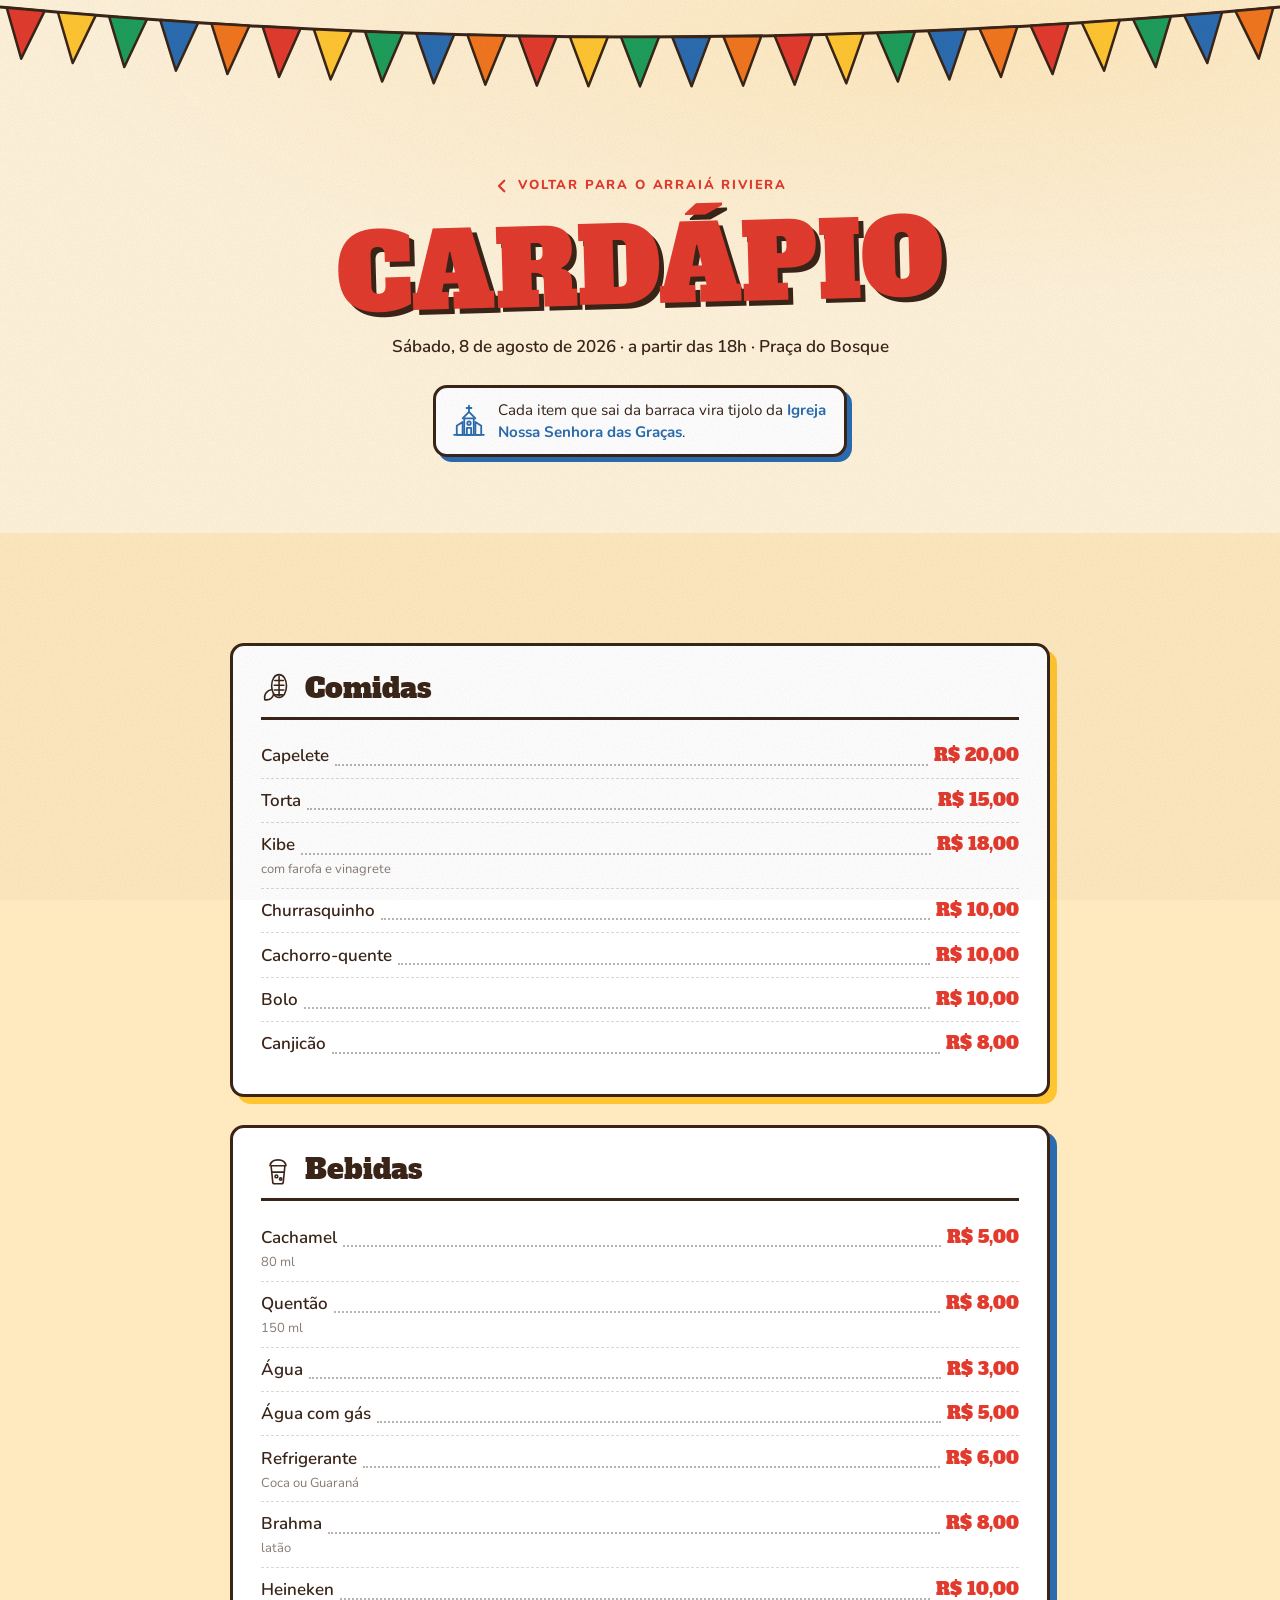
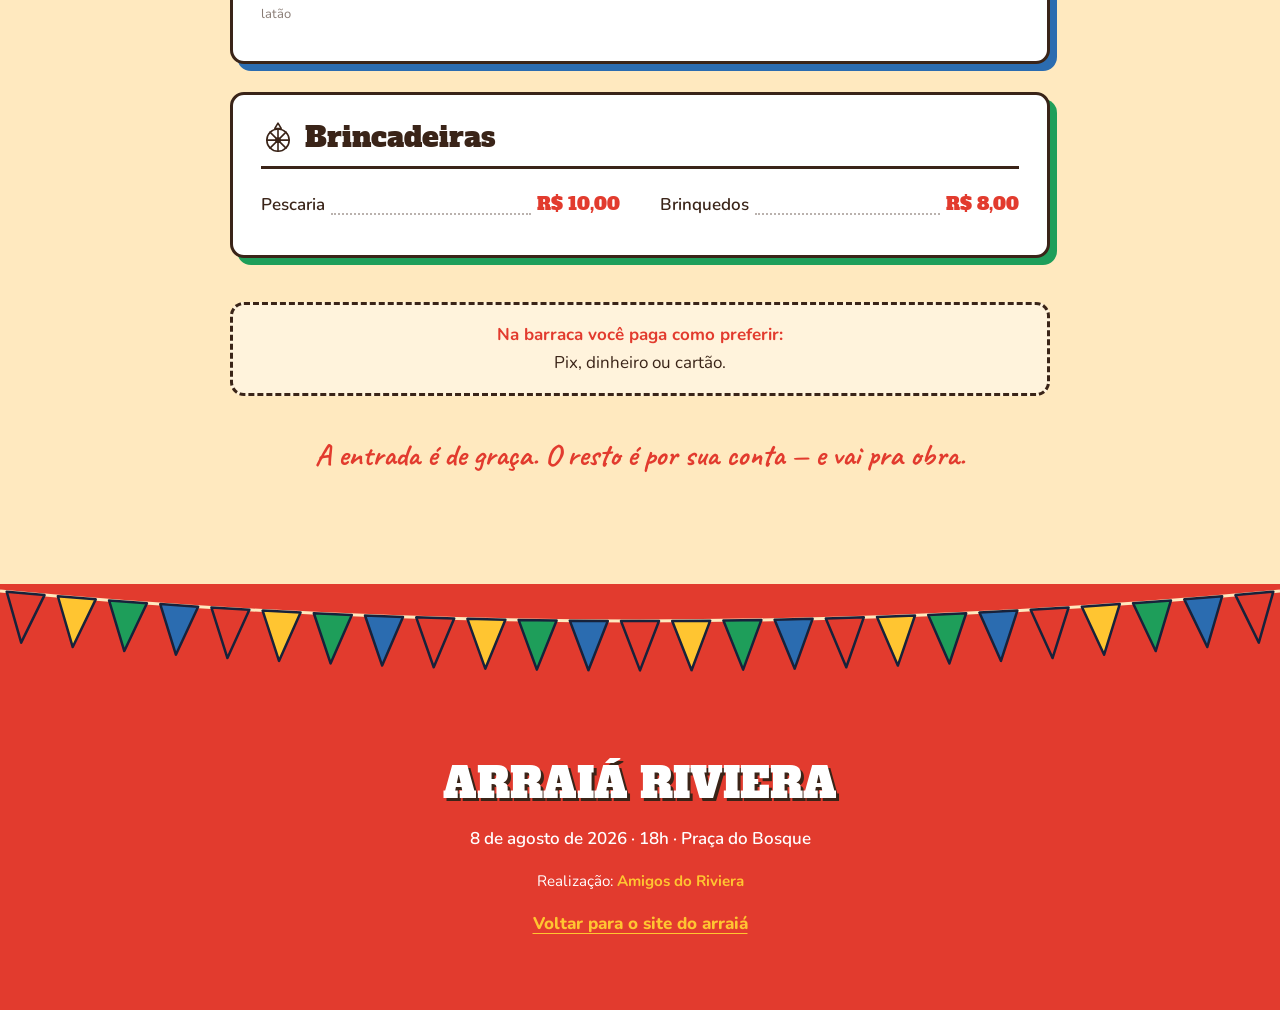
==== cardapio.html @ c8fbd22f "Versao 2" ====
<!doctype html>
<html lang="pt-BR">
<head>
<meta charset="utf-8">
<meta name="viewport" content="width=device-width, initial-scale=1">
<title>Cardápio — Arraiá Riviera</title>
<meta name="description" content="O cardápio do Arraiá Riviera: capelete, churrasquinho, kibe, cachorro-quente, canjicão, quentão, cerveja gelada e as brincadeiras. Sábado, 8 de agosto de 2026, na Praça do Bosque, em Colatina/ES.">
<meta name="theme-color" content="#FFF3DC">

<link rel="canonical" href="https://arraia-riviera.vercel.app/cardapio.html">
<meta property="og:type" content="website">
<meta property="og:title" content="Cardápio — Arraiá Riviera">
<meta property="og:description" content="Comidas, bebidas e brincadeiras do arraiá, com os preços. Toda a renda vai para a construção da Igreja Nossa Senhora das Graças.">
<meta property="og:image" content="assets/imagens/foto2.jpeg">
<meta property="og:locale" content="pt_BR">
<meta name="twitter:card" content="summary_large_image">

<link rel="icon" href="favicon.svg" type="image/svg+xml">
<link rel="preconnect" href="https://fonts.googleapis.com">
<link rel="preconnect" href="https://fonts.gstatic.com" crossorigin>
<link rel="stylesheet" href="https://fonts.googleapis.com/css2?family=Alfa+Slab+One&family=Caveat:wght@600;700&family=Nunito:wght@400;600;800&display=swap">
<link rel="stylesheet" href="styles.css">
</head>
<body>

<a class="pular" href="#conteudo">Pular para o conteúdo</a>

<!-- ============ Sprite de ícones (os mesmos da home) ============ -->
<svg class="sprite" aria-hidden="true" focusable="false">
  <defs>
    <symbol id="i-milho" viewBox="0 0 64 64">
      <path d="M34 5c9 0 14 10 14 21s-5 22-14 22-14-11-14-22S25 5 34 5Z"/>
      <path d="M34 8v37M26 16h16M25 25h18M25 34h18M27 43h14"/>
      <path d="M20 33C10 35 5 43 7 52c9 2 16-3 17-12"/>
    </symbol>
    <symbol id="i-copo" viewBox="0 0 64 64">
      <path d="M19 24h26l-3 30a4 4 0 0 1-4 4H26a4 4 0 0 1-4-4Z"/>
      <path d="M17 24c1-7 7-11 15-11s14 4 15 11"/>
      <path d="M21 36h22"/>
      <circle cx="29" cy="44" r="2.6"/><circle cx="37" cy="49" r="2.2"/>
    </symbol>
    <symbol id="i-roleta" viewBox="0 0 64 64">
      <circle cx="32" cy="36" r="21"/>
      <path d="M32 15v42M11 36h42M17 21l30 30M47 21 17 51"/>
      <circle cx="32" cy="36" r="4"/>
      <path d="M32 4l6 10H26Z"/>
    </symbol>
    <symbol id="i-igreja" viewBox="0 0 64 64">
      <path d="M32 3v11M27.5 7.5h9"/>
      <path d="M20 27 32 15l12 12"/>
      <path d="M23 27h18v31H23z"/>
      <path d="M9 41l11-7v24H9zM55 41l-11-7v24h11z"/>
      <path d="M28 45h8v13h-8z"/>
      <circle cx="32" cy="36" r="3.2"/>
      <path d="M4 58h56"/>
    </symbol>
  </defs>
</svg>

<!-- ============ TOPO ============ -->
<header class="sec sec--capa">
  <div class="varal varal--hero" data-varal data-cores="vermelho,amarelo,verde,azul,laranja" aria-hidden="true"></div>

  <div class="wrap capa">
    <a class="voltar" href="index.html">
      <svg viewBox="0 0 24 24" aria-hidden="true"><path d="M15 5l-7 7 7 7"/></svg>
      Voltar para o Arraiá Riviera
    </a>

    <h1 class="placa placa--capa">
      <span class="placa__l1">Cardápio</span>
    </h1>

    <p class="capa__evento">Sábado, 8 de agosto de 2026 · a partir das 18h · Praça do Bosque</p>

    <p class="selo-linha selo-causa">
      <svg class="selo-linha__ico" aria-hidden="true"><use href="#i-igreja"/></svg>
      <span>Cada item que sai da barraca vira tijolo da <strong>Igreja Nossa Senhora das Graças</strong>.</span>
    </p>
  </div>
</header>

<main id="conteudo" class="sec sec--cardapio">
  <div class="wrap cardapio">

    <!-- EDITAR: o cardápio é editado aqui mesmo. Pra incluir um item, copie uma
         linha <li class="item"> e troque o nome e o preço. -->
    <section class="grupo" style="--cor:var(--amarelo)" data-reveal aria-labelledby="g-comidas">
      <h2 class="grupo__titulo" id="g-comidas">
        <svg class="grupo__ico" aria-hidden="true"><use href="#i-milho"/></svg>
        Comidas
      </h2>
      <ul class="itens">
        <li class="item"><span class="item__nome">Capelete</span><span class="item__pontos" aria-hidden="true"></span><span class="item__preco">R$ 20,00</span></li>
        <li class="item"><span class="item__nome">Torta</span><span class="item__pontos" aria-hidden="true"></span><span class="item__preco">R$ 15,00</span></li>
        <li class="item"><span class="item__nome">Kibe</span><span class="item__pontos" aria-hidden="true"></span><span class="item__preco">R$ 18,00</span><span class="item__nota">com farofa e vinagrete</span></li>
        <li class="item"><span class="item__nome">Churrasquinho</span><span class="item__pontos" aria-hidden="true"></span><span class="item__preco">R$ 10,00</span></li>
        <li class="item"><span class="item__nome">Cachorro-quente</span><span class="item__pontos" aria-hidden="true"></span><span class="item__preco">R$ 10,00</span></li>
        <li class="item"><span class="item__nome">Bolo</span><span class="item__pontos" aria-hidden="true"></span><span class="item__preco">R$ 10,00</span></li>
        <li class="item"><span class="item__nome">Canjicão</span><span class="item__pontos" aria-hidden="true"></span><span class="item__preco">R$ 8,00</span></li>
      </ul>
    </section>

    <section class="grupo" style="--cor:var(--azul)" data-reveal aria-labelledby="g-bebidas">
      <h2 class="grupo__titulo" id="g-bebidas">
        <svg class="grupo__ico" aria-hidden="true"><use href="#i-copo"/></svg>
        Bebidas
      </h2>
      <ul class="itens">
        <li class="item"><span class="item__nome">Cachamel</span><span class="item__pontos" aria-hidden="true"></span><span class="item__preco">R$ 5,00</span><span class="item__nota">80 ml</span></li>
        <li class="item"><span class="item__nome">Quentão</span><span class="item__pontos" aria-hidden="true"></span><span class="item__preco">R$ 8,00</span><span class="item__nota">150 ml</span></li>
        <li class="item"><span class="item__nome">Água</span><span class="item__pontos" aria-hidden="true"></span><span class="item__preco">R$ 3,00</span></li>
        <li class="item"><span class="item__nome">Água com gás</span><span class="item__pontos" aria-hidden="true"></span><span class="item__preco">R$ 5,00</span></li>
        <li class="item"><span class="item__nome">Refrigerante</span><span class="item__pontos" aria-hidden="true"></span><span class="item__preco">R$ 6,00</span><span class="item__nota">Coca ou Guaraná</span></li>
        <li class="item"><span class="item__nome">Brahma</span><span class="item__pontos" aria-hidden="true"></span><span class="item__preco">R$ 8,00</span><span class="item__nota">latão</span></li>
        <li class="item"><span class="item__nome">Heineken</span><span class="item__pontos" aria-hidden="true"></span><span class="item__preco">R$ 10,00</span><span class="item__nota">latão</span></li>
      </ul>
    </section>

    <section class="grupo grupo--curto" style="--cor:var(--verde)" data-reveal aria-labelledby="g-brincadeiras">
      <h2 class="grupo__titulo" id="g-brincadeiras">
        <svg class="grupo__ico" aria-hidden="true"><use href="#i-roleta"/></svg>
        Brincadeiras
      </h2>
      <ul class="itens">
        <li class="item"><span class="item__nome">Pescaria</span><span class="item__pontos" aria-hidden="true"></span><span class="item__preco">R$ 10,00</span></li>
        <li class="item"><span class="item__nome">Brinquedos</span><span class="item__pontos" aria-hidden="true"></span><span class="item__preco">R$ 8,00</span></li>
      </ul>
    </section>

    <p class="pagamento">
      <strong>Na barraca você paga como preferir:</strong>
      Pix, dinheiro ou cartão.
    </p>

    <p class="mao cardapio__mao">A entrada é de graça. O resto é por sua conta — e vai pra obra.</p>
  </div>
</main>

<!-- ============ RODAPÉ ============ -->
<footer class="rodape">
  <div class="varal varal--rodape" data-varal data-cores="vermelho,amarelo,verde,azul" aria-hidden="true"></div>
  <div class="wrap rodape__wrap">
    <p class="rodape__marca">Arraiá Riviera</p>
    <p class="rodape__data">8 de agosto de 2026 · 18h · Praça do Bosque</p>
    <p class="rodape__org">Realização: <strong data-organizador>Amigos do Riviera</strong></p>
    <p class="rodape__links">
      <a href="index.html">Voltar para o site do arraiá</a>
    </p>
  </div>
</footer>

<script src="script.js"></script>
</body>
</html>
---- styles.css ----
/* ==========================================================================
   Arraiá Riviera — papel + xilogravura
   Paleta tirada de bandeirinha de papel de seda. Texto em marrom-tinta,
   nunca preto. Contorno grosso e sombra dura deslocada = traço de xilogravura.
   ========================================================================== */

:root{
  --papel:    #FFF3DC;
  --papel-2:  #FFE9BF;
  --tinta:    #3A2418;
  --vermelho: #E23B2E;
  --amarelo:  #FFC531;
  --verde:    #1E9E5A;
  --azul:     #2B6CB0;
  --laranja:  #F2761F;
  --noite:    #17223B;
  --noite-2:  #1F2E4F;

  --f-display: 'Alfa Slab One', Rockwell, Georgia, serif;
  --f-mao: 'Caveat', 'Segoe Script', cursive;
  --f-corpo: 'Nunito', system-ui, -apple-system, 'Segoe UI', sans-serif;

  --linha: 3px;                    /* espessura do contorno de xilogravura */
  --varal-h: 118px;
  --raio: 14px;
}

*,*::before,*::after{ box-sizing:border-box; }

html{ scroll-behavior:smooth; }

body{
  margin:0;
  background:var(--papel);
  color:var(--tinta);
  font-family:var(--f-corpo);
  font-size:1.0625rem;
  line-height:1.65;
  -webkit-font-smoothing:antialiased;
  overflow-x:hidden;
}

/* grão de papel por cima de tudo, sem atrapalhar cliques */
body::after{
  content:"";
  position:fixed; inset:0; z-index:99;
  pointer-events:none;
  opacity:.32;
  mix-blend-mode:multiply;
  background-image:url("data:image/svg+xml,%3Csvg xmlns='http://www.w3.org/2000/svg' width='160' height='160'%3E%3Cfilter id='n'%3E%3CfeTurbulence type='fractalNoise' baseFrequency='.9' numOctaves='3' stitchTiles='stitch'/%3E%3CfeColorMatrix type='saturate' values='0'/%3E%3C/filter%3E%3Crect width='160' height='160' filter='url(%23n)' opacity='.5'/%3E%3C/svg%3E");
}

img{ max-width:100%; display:block; }
.sprite{ position:absolute; width:0; height:0; overflow:hidden; }

/* ---------- acessibilidade ---------- */
.pular{
  position:absolute; left:-9999px; top:0; z-index:200;
  background:var(--tinta); color:var(--papel);
  padding:.75rem 1.25rem; border-radius:0 0 var(--raio) 0;
  font-weight:800;
}
.pular:focus{ left:0; }

:focus-visible{
  outline:4px solid var(--azul);
  outline-offset:3px;
  border-radius:4px;
}
.sec--noite :focus-visible{ outline-color:var(--amarelo); }

/* ---------- estrutura ---------- */
.wrap{
  width:100%;
  max-width:1080px;
  margin-inline:auto;
  padding-inline:clamp(20px,5vw,40px);
}

.sec{
  position:relative;
  padding-block:clamp(64px,9vw,110px);
}
.sec--atracoes,
.sec--palco,
.rodape{ padding-top:clamp(110px,13vw,168px); }

.sec--noite{ background:var(--noite); color:var(--papel); }
.sec--noite::before{
  content:""; position:absolute; inset:0; pointer-events:none;
  background-image:
    radial-gradient(2px 2px at 12% 18%, rgba(255,240,200,.7), transparent),
    radial-gradient(1.5px 1.5px at 78% 12%, rgba(255,240,200,.55), transparent),
    radial-gradient(2px 2px at 62% 34%, rgba(255,240,200,.45), transparent),
    radial-gradient(1.5px 1.5px at 32% 62%, rgba(255,240,200,.4), transparent),
    radial-gradient(2px 2px at 88% 72%, rgba(255,240,200,.5), transparent),
    radial-gradient(1.5px 1.5px at 8% 84%, rgba(255,240,200,.35), transparent);
}
.sec--noite > .wrap{ position:relative; z-index:1; }

/* ---------- tipografia ---------- */
.sobrelinha{
  margin:0 0 .6rem;
  font-size:.8125rem;
  font-weight:800;
  letter-spacing:.18em;
  text-transform:uppercase;
  color:var(--vermelho);
}
.sobrelinha--clara{ color:var(--amarelo); }
.sobrelinha--centro{ text-align:center; }
.sobrelinha--mao{
  font-family:var(--f-mao);
  font-size:clamp(1.3rem,3.4vw,1.75rem);
  font-weight:700;
  letter-spacing:0;
  text-transform:none;
  color:var(--verde);
}

.mao{
  font-family:var(--f-mao);
  font-size:clamp(1.4rem,3.6vw,1.9rem);
  font-weight:700;
  line-height:1.25;
  color:var(--vermelho);
}

.titulo{
  font-family:var(--f-display);
  font-weight:400;
  font-size:clamp(2rem,5.4vw,3.5rem);
  line-height:1.05;
  letter-spacing:.005em;
  margin:0 0 1.25rem;
  text-shadow:3px 3px 0 var(--amarelo);
}
.titulo--centro{ text-align:center; margin-bottom:clamp(2rem,5vw,3.25rem); }
.titulo--claro{ color:var(--papel); text-shadow:3px 3px 0 var(--vermelho); }

/* placa pintada à mão do hero */
.placa{
  margin:.2rem 0 1.5rem;
  font-family:var(--f-display);
  font-weight:400;
  font-size:clamp(3.4rem,15.5vw,9.5rem);
  line-height:.86;
  letter-spacing:-.005em;
  text-transform:uppercase;
  display:flex; flex-direction:column; align-items:flex-start;
}
.placa__l1,
.placa__l2{ display:block; transform-origin:left center; }
.placa__l1{
  color:var(--vermelho);
  transform:rotate(-1.6deg);
  text-shadow:5px 5px 0 var(--tinta);
}
.placa__l2{
  color:var(--azul);
  transform:rotate(1.1deg);
  margin-left:.06em;
  text-shadow:5px 5px 0 var(--amarelo);
}

/* ---------- varal de bandeirinhas (elemento assinatura) ---------- */
.varal{
  position:absolute;
  inset-inline:0;
  top:0;
  height:var(--varal-h);
  z-index:5;
  pointer-events:none;
  --sway:0deg;                 /* atualizado pelo scroll no script.js */
}
.varal svg{ display:block; width:100%; height:100%; overflow:visible; }
.varal .corda{ fill:none; stroke:var(--tinta); stroke-width:3; }
.varal--noite .corda,
.varal--rodape .corda{ stroke:var(--papel-2); }
.varal .bandeira{
  stroke:var(--tinta);
  stroke-width:2.5;
  stroke-linejoin:round;
  transform-box:fill-box;
  transform-origin:top center;
  animation:balanca 3.4s ease-in-out infinite alternate;
}
.varal--noite .bandeira,
.varal--rodape .bandeira{ stroke:var(--noite); }

@keyframes balanca{
  from{ transform:rotate(calc(-2.2deg + var(--sway))); }
  to  { transform:rotate(calc( 2.2deg + var(--sway))); }
}

/* ---------- hero ---------- */
.hero{
  padding-top:clamp(130px,17vw,200px);
  padding-bottom:clamp(56px,8vw,90px);
  background:
    radial-gradient(120% 80% at 78% 8%, var(--papel-2), transparent 62%),
    var(--papel);
  overflow:hidden;
}
.hero__wrap{ position:relative; z-index:1; }
.hero__lead{
  max-width:34ch;
  font-size:clamp(1.05rem,2.3vw,1.3rem);
  margin:0 0 2rem;
}

/* ficha de dados: quatro tiras de papel */
.ficha{
  list-style:none;
  margin:0 0 2rem;
  padding:0;
  display:grid;
  gap:.75rem;
  grid-template-columns:repeat(auto-fit,minmax(160px,1fr));
  max-width:760px;
}
.ficha li{
  background:#fff;
  border:var(--linha) solid var(--tinta);
  border-radius:var(--raio);
  padding:.85rem 1rem;
  box-shadow:5px 5px 0 var(--amarelo);
}
.ficha li.ficha--free{ box-shadow:5px 5px 0 var(--verde); }
.ficha__rot{
  display:block;
  font-size:.6875rem; font-weight:800;
  letter-spacing:.16em; text-transform:uppercase;
  color:var(--vermelho);
}
.ficha strong{
  display:block;
  font-family:var(--f-display); font-weight:400;
  font-size:1.35rem; line-height:1.2; margin-block:.15rem;
}
.ficha__nota{
  display:block;
  font-size:.8125rem; opacity:.7;
}

/* selos do hero — uma linha emoldurada por informação que não pode passar batida */
.selo-linha{
  display:flex; align-items:center; gap:.75rem;
  max-width:46ch;
  margin:0 0 .85rem;
  padding:.7rem 1rem;
  background:#fff;
  border:var(--linha) solid var(--tinta);
  border-radius:var(--raio);
  font-size:.95rem; line-height:1.45;
  color:var(--tinta); text-decoration:none;
}
.selo-linha__ico{
  width:34px; height:34px; flex:none;
  fill:none; stroke-width:3.4;
  stroke-linecap:round; stroke-linejoin:round;
}
/* a doação, em azul — a cor de Nossa Senhora das Graças. É o último selo do
   hero, então é ele que abre espaço até a ficha do evento. */
.selo-causa{
  margin-bottom:2rem;
  box-shadow:5px 5px 0 var(--azul);
}
.selo-causa .selo-linha__ico{ stroke:var(--azul); }
.selo-causa strong{ color:var(--azul); }

/* a música ao vivo, em vermelho. É link: leva pra seção do palco. */
.selo-musica{
  box-shadow:5px 5px 0 var(--vermelho);
  transition:transform .15s ease, box-shadow .15s ease;
}
.selo-musica .selo-linha__ico{ stroke:var(--vermelho); }
.selo-musica strong{ color:var(--vermelho); }
.selo-musica:hover{ transform:translate(-2px,-2px); box-shadow:8px 8px 0 var(--vermelho); }

/* contagem regressiva — placa emoldurada, o destaque do hero */
.contagem{ margin:0 0 2rem; }
.contagem--destaque{
  /* block + fit-content: a placa encolhe até o conteúdo, mas continua
     ocupando a linha toda — o botão logo abaixo não sobe pro lado dela. */
  display:block;
  width:fit-content;
  max-width:100%;
  padding:1.15rem clamp(1rem,3vw,1.6rem) 1.25rem;
  background:#fff;
  border:var(--linha) solid var(--tinta);
  border-radius:var(--raio);
  box-shadow:8px 8px 0 var(--vermelho);
}
.contagem__rot{
  margin:0 0 .65rem;
  font-family:var(--f-mao);
  font-size:clamp(1.5rem,4vw,2.1rem); font-weight:700;
  line-height:1.1;
  color:var(--vermelho);
}
.contagem__blocos{ display:flex; flex-wrap:wrap; gap:clamp(.5rem,1.6vw,.85rem); }
.bloco{
  min-width:clamp(76px,17vw,104px);
  text-align:center;
  background:var(--tinta);
  color:var(--papel);
  border:var(--linha) solid var(--tinta);
  border-radius:12px;
  padding:.55rem .7rem .5rem;
  box-shadow:4px 4px 0 var(--cor,var(--amarelo));
}
.bloco b{
  display:block;
  font-family:var(--f-display); font-weight:400;
  font-size:clamp(2.1rem,6.2vw,3.15rem); line-height:1.02;
  font-variant-numeric:tabular-nums;
  color:var(--cor,var(--amarelo));
}
.bloco i{
  display:block;
  font-style:normal;
  margin-top:.2rem;
  font-size:.6875rem; font-weight:800;
  letter-spacing:.14em; text-transform:uppercase;
  opacity:.85;
}
.contagem__pe{
  margin:.85rem 0 0;
  font-size:.75rem; font-weight:800;
  letter-spacing:.16em; text-transform:uppercase;
  color:var(--tinta); opacity:.6;
}
.contagem--fim .contagem__blocos,
.contagem--fim .contagem__pe{ display:none; }
.contagem--fim .contagem__rot{
  max-width:30ch;
  margin:0;
  font-size:clamp(1.5rem,3.6vw,2rem);
  color:var(--vermelho);
}

/* ---------- botão ---------- */
.botao{
  display:inline-flex; align-items:center; gap:.6rem;
  background:var(--vermelho); color:#fff;
  font-family:var(--f-corpo); font-weight:800;
  font-size:1.05rem; text-decoration:none;
  padding:.9rem 1.5rem;
  border:var(--linha) solid var(--tinta);
  border-radius:999px;
  box-shadow:5px 5px 0 var(--tinta);
  transition:transform .15s ease, box-shadow .15s ease;
}
.botao--grande{ font-size:clamp(1.05rem,2.2vw,1.2rem); padding:1rem 1.9rem; }
.botao--claro{ background:var(--amarelo); color:var(--tinta); box-shadow:5px 5px 0 var(--papel-2); }
.botao:hover{ transform:translate(-2px,-2px); box-shadow:8px 8px 0 var(--tinta); }
.botao--claro:hover{ box-shadow:8px 8px 0 var(--papel-2); }
.botao:active{ transform:translate(2px,2px); box-shadow:2px 2px 0 var(--tinta); }
.botao__ico{
  width:22px; height:22px; flex:none;
  fill:none; stroke:currentColor; stroke-width:2; stroke-linejoin:round;
}

/* ---------- o convite ---------- */
.sec--convite{ background:var(--papel-2); }
.convite{
  display:grid; gap:clamp(2rem,5vw,3.5rem);
  grid-template-columns:1fr;
  align-items:center;
}
.convite__texto p{ max-width:48ch; }
.mao--assinatura{ margin-top:1.5rem; }
.arte-fogueira{ width:min(100%,260px); margin-inline:auto; }
.arte-fogueira use{ fill:none; stroke:var(--tinta); stroke-width:3.2; stroke-linecap:round; stroke-linejoin:round; }

/* ---------- como foi em 2025 ----------
   O mural alinha o vídeo e a foto retrato pela matemática das colunas:
   vídeo 9:16 em 3fr  →  altura 3u × 16/9 = 5.333u
   foto  3:4  em 4fr  →  altura 4u ×  4/3 = 5.333u
   Ou seja: topo e base batem em qualquer largura de tela, sem altura fixa. */
.mural{
  display:grid;
  gap:clamp(1.25rem,3vw,2rem);
  grid-template-columns:1fr;
  justify-items:center;
  margin-bottom:clamp(1.25rem,3vw,2rem);
}

.filme,
.retrato,
.mural__faixa{
  margin:0;
  width:100%;
}
.filme__quadro{ position:relative; }
.filme__video,
.retrato img,
.mural__faixa img{
  display:block;
  width:100%; height:100%;
  background:var(--noite-2);
  border:var(--linha) solid var(--amarelo);
  border-radius:var(--raio);
  box-shadow:8px 8px 0 rgba(0,0,0,.4);
  object-fit:cover;
}
.filme__video{ aspect-ratio:9/16; }
.retrato img{ aspect-ratio:3/4; }
.mural__faixa img{ aspect-ratio:3/2; object-position:center 62%; }

.filme figcaption,
.retrato figcaption,
.mural__faixa figcaption{
  margin-top:.7rem;
  font-family:var(--f-mao);
  font-size:1.2rem;
  text-align:center;
  color:var(--amarelo); opacity:.85;
}

/* botão de play por cima do poster. Sai de cena quando o vídeo começa,
   liberando os controles nativos do navegador. */
.filme__play{
  position:absolute;
  inset:0;
  display:grid; place-content:center;
  gap:.5rem;
  background:rgba(23,34,59,.32);
  border:none;
  border-radius:var(--raio);
  color:var(--papel);
  font-family:var(--f-corpo); font-weight:800;
  font-size:.8125rem; letter-spacing:.16em; text-transform:uppercase;
  text-shadow:2px 2px 0 rgba(0,0,0,.6);
  cursor:pointer;
  transition:background .18s ease;
}
.filme__play svg{
  width:clamp(58px,13vw,76px); height:clamp(58px,13vw,76px);
  justify-self:center;
  fill:var(--amarelo);
  stroke:var(--tinta); stroke-width:3; stroke-linejoin:round;
  filter:drop-shadow(4px 4px 0 rgba(0,0,0,.45));
}
.filme__play:hover{ background:rgba(23,34,59,.12); }
.filme--tocando .filme__play{ display:none; }

.mural__nota p{ margin:0; }
.mural__nota .mao{ margin-bottom:.5rem; color:var(--amarelo); }
.mural__nota{ max-width:42ch; opacity:.92; }

/* ---------- grade de atrações ---------- */
.grade{
  list-style:none; margin:0; padding:0;
  display:grid; gap:clamp(1rem,2.4vw,1.5rem);
  grid-template-columns:repeat(auto-fit,minmax(280px,1fr));
}
.card{
  background:#fff;
  border:var(--linha) solid var(--tinta);
  border-radius:var(--raio);
  padding:1.35rem 1.35rem 1.5rem;
  box-shadow:6px 6px 0 var(--cor,var(--amarelo));
  transition:transform .18s ease, box-shadow .18s ease;
}
.card:hover{ transform:translate(-3px,-3px); box-shadow:9px 9px 0 var(--cor,var(--amarelo)); }
.card__ico{
  width:56px; height:56px; display:block; margin-bottom:.7rem;
  fill:none; stroke:var(--tinta); stroke-width:3;
  stroke-linecap:round; stroke-linejoin:round;
}
.card h3{
  margin:0 0 .35rem;
  font-family:var(--f-display); font-weight:400;
  font-size:1.25rem; line-height:1.2;
}
.card p{ margin:0; font-size:.95rem; }

/* ---------- música ao vivo ---------- */
.palco__cabeca{ text-align:center; }
.palco__marca{
  width:clamp(64px,13vw,86px); height:clamp(64px,13vw,86px);
  margin:0 auto .9rem;
  display:block;
  fill:none; stroke:var(--amarelo); stroke-width:3;
  stroke-linecap:round; stroke-linejoin:round;
}
.palco__lead{
  max-width:48ch;
  margin:-.5rem auto 0;
  opacity:.92;
}
/* faixa de três selos: o resumo da noite antes de detalhar cada atração */
.palco__faixa{
  list-style:none; margin:1.5rem 0 0; padding:0;
  display:flex; flex-wrap:wrap; justify-content:center;
  gap:.5rem .6rem;
}
.palco__faixa li{
  padding:.4rem .9rem;
  border:2px solid var(--amarelo);
  border-radius:999px;
  font-size:.75rem; font-weight:800;
  letter-spacing:.14em; text-transform:uppercase;
  color:var(--amarelo);
}

/* uma atração por bloco largo, com a foto trocando de lado */
.palco{
  display:grid;
  gap:clamp(2.75rem,7vw,4.5rem);
  margin-top:clamp(2.5rem,6vw,4rem);
}
.ato{
  display:grid;
  gap:clamp(1.25rem,3.5vw,2.5rem);
  grid-template-columns:1fr;
  align-items:center;
}
/* Placa branca: as duas fotos são de estúdio de fundo claro, então a placa
   funciona como extensão do fundo delas em vez de brigar com o azul-noite.
   A imagem entra na proporção do arquivo (height:auto) — nada de recorte. */
.ato__foto{
  margin:0;
  background:#fff;
  border:var(--linha) solid var(--amarelo);
  border-radius:var(--raio);
  box-shadow:8px 8px 0 rgba(0,0,0,.4);
  overflow:hidden;
}
.ato__foto img{
  width:100%; height:auto;
  display:block;
}
.ato__ordem{
  display:inline-block;
  margin:0 0 .7rem;
  padding:.3rem .8rem;
  background:var(--amarelo);
  color:var(--tinta);
  border-radius:999px;
  font-size:.6875rem; font-weight:800;
  letter-spacing:.14em; text-transform:uppercase;
}
.ato__tag{
  margin:0;
  font-size:.8125rem; font-weight:800;
  letter-spacing:.16em; text-transform:uppercase;
  color:var(--amarelo);
}
.ato__nome{
  margin:.2rem 0 .6rem;
  font-family:var(--f-display); font-weight:400;
  font-size:clamp(1.9rem,5vw,2.9rem); line-height:1.08;
  color:var(--papel);
  text-shadow:3px 3px 0 var(--vermelho);
}
.ato__desc{ margin:0; max-width:46ch; opacity:.9; }

/* ---------- área kids ---------- */
.sec--kids{ background:var(--verde); color:#fff; }
.kids{
  display:grid; gap:clamp(1.5rem,4vw,3rem);
  grid-template-columns:1fr;
  align-items:center;
}
.kids .sobrelinha{ color:var(--amarelo); }
.kids .titulo{ color:#fff; text-shadow:3px 3px 0 var(--tinta); }
.kids__texto p{ max-width:48ch; }
.kids__texto strong{ color:var(--amarelo); }
.arte-catavento{ width:min(100%,190px); margin-inline:auto; }
.arte-catavento use{ fill:none; stroke:#fff; stroke-width:3.4; stroke-linecap:round; stroke-linejoin:round; }

/* ---------- a causa ---------- */
.sec--causa{ background:var(--azul); color:#fff; }
.causa{
  display:grid;
  gap:clamp(1.5rem,4vw,3rem);
  grid-template-columns:1fr;
  align-items:center;
}
.causa .titulo{ color:#fff; text-shadow:3px 3px 0 var(--tinta); }
.causa__texto p{ max-width:50ch; }
.causa__texto strong{ color:var(--amarelo); }
.causa__forte{
  margin-block:1.25rem;
  padding:1rem 1.15rem;
  background:rgba(255,255,255,.1);
  border-left:6px solid var(--amarelo);
  border-radius:0 var(--raio) var(--raio) 0;
  font-size:clamp(1.05rem,2.4vw,1.25rem);
  font-weight:600;
}
.arte-igreja{ width:min(100%,210px); margin-inline:auto; }
.arte-igreja use{
  fill:none; stroke:#fff; stroke-width:3.2;
  stroke-linecap:round; stroke-linejoin:round;
}

/* carimbo redondo */
.selo{
  display:grid; place-content:center; align-content:center;
  width:clamp(118px,26vw,150px); aspect-ratio:1;
  margin:0 auto;
  text-align:center;
  color:var(--amarelo);
  border:4px solid var(--amarelo);
  border-radius:50%;
  transform:rotate(-9deg);
}
.selo__num{
  display:block;
  font-family:var(--f-display); font-weight:400;
  font-size:clamp(1.9rem,5vw,2.5rem); line-height:1;
}
.selo__txt{
  display:block;
  margin-top:.2rem;
  font-size:.6875rem; font-weight:800;
  letter-spacing:.16em; text-transform:uppercase;
}

/* ---------- o projeto da igreja ----------
   Mesmo azul da causa, com o topo mais curto: as duas seções são o mesmo
   assunto e devem ler como uma coisa só, não como duas faixas iguais. */
.sec--projeto{
  background:var(--azul);
  color:#fff;
  padding-top:0;
}
.sec--projeto .titulo{ color:#fff; text-shadow:3px 3px 0 var(--tinta); }
.projeto__lead{
  max-width:52ch;
  margin:-1rem auto clamp(2rem,5vw,2.75rem);
  text-align:center;
}

.galeria-igreja{
  list-style:none; margin:0; padding:0;
  display:grid; gap:clamp(.85rem,2.2vw,1.35rem);
  grid-template-columns:1fr;
}
.galeria-igreja figure{ margin:0; }
/* O height:auto é obrigatório: sem ele o atributo height="1120" do HTML vale
   como altura em px, os dois eixos ficam definidos e a aspect-ratio é ignorada
   — as imagens saíam com 319 de largura por 1120 de altura.
   O --recorte deixa cada figura escolher de onde o corte sai: os renders são
   16:9 e 5:4 misturados, e no corte centralizado as cruzes do alto das torres
   e o crucifixo do altar ficavam de fora. */
.galeria-igreja img{
  width:100%; height:auto;
  aspect-ratio:3/2;
  object-fit:cover;
  object-position:var(--recorte,center);
  display:block;
  background:var(--noite-2);
  border:var(--linha) solid var(--amarelo);
  border-radius:var(--raio);
  box-shadow:6px 6px 0 rgba(0,0,0,.28);
}
.galeria-igreja figcaption{
  margin-top:.5rem;
  font-family:var(--f-mao); font-size:1.15rem;
  text-align:center;
  color:var(--amarelo); opacity:.9;
}

/* a frase que fecha a seção — é o destaque da causa na página */
.frase-destaque{
  max-width:22ch;
  margin:clamp(2.5rem,6vw,3.75rem) auto 0;
  padding-top:clamp(1.5rem,4vw,2rem);
  border-top:var(--linha) solid var(--amarelo);
  font-family:var(--f-display); font-weight:400;
  font-size:clamp(1.5rem,4.4vw,2.6rem); line-height:1.2;
  text-align:center;
  color:var(--amarelo);
  text-shadow:3px 3px 0 var(--tinta);
}

/* ---------- obrigado, comunidade ---------- */
.sec--obrigado{ background:var(--papel); }
.obrigado{
  max-width:640px;
  margin-inline:auto;
  padding:clamp(1.75rem,5vw,2.75rem) clamp(1.25rem,4vw,2.5rem) clamp(2rem,5vw,2.75rem);
  background:#fff;
  border:var(--linha) solid var(--tinta);
  border-radius:var(--raio);
  box-shadow:8px 8px 0 var(--verde);
  text-align:center;
}
.obrigado__mao{
  margin:0 0 .25rem;
  font-family:var(--f-mao); font-weight:700;
  font-size:clamp(3rem,10vw,4.75rem); line-height:1;
  color:var(--verde);
}
.obrigado .titulo{
  font-size:clamp(1.5rem,4vw,2.15rem);
  margin-bottom:1.25rem;
}
.obrigado p{ margin:0 0 .9rem; }
.obrigado p:last-child{ margin-bottom:0; }
.obrigado strong{ color:var(--verde); }

/* ---------- patrocinadores ---------- */
.sec--patros{ background:var(--papel-2); }
.patros__lead{
  max-width:52ch;
  margin:-1rem auto clamp(2rem,5vw,2.75rem);
  text-align:center;
}
.patros{
  list-style:none; margin:0; padding:0;
  display:grid; gap:clamp(.85rem,2vw,1.25rem);
  grid-template-columns:repeat(auto-fit,minmax(150px,1fr));
}
/* Placa branca com respiro: os logos têm fundos diferentes (branco, preto,
   vermelho) e entram inteiros, sem recorte nem distorção. */
.patros__item{
  position:relative;
  aspect-ratio:3/2;
  background:#fff;
  border:var(--linha) solid var(--tinta);
  border-radius:var(--raio);
  box-shadow:5px 5px 0 var(--amarelo);
  transition:transform .18s ease, box-shadow .18s ease;
}
.patros__item:hover{ transform:translate(-3px,-3px); box-shadow:8px 8px 0 var(--amarelo); }
/* A imagem é posicionada pelos quatro lados, com um respiro de .9rem. Isso dá
   a ela uma caixa de tamanho definido, que é o ponto: com a imagem no fluxo,
   ela ficava no tamanho intrínseco (um height:100% não resolve contra uma
   altura vinda de aspect-ratio) — os logos quadrados esticavam a própria
   placa e a grade saía com alturas de 100 a 151px na mesma linha.
   O object-fit:contain encaixa o logo aí dentro, sem cortar nem distorcer. */
.patros__item img{
  position:absolute;
  inset:0;
  width:100%; height:100%;
  padding:.9rem;
  object-fit:contain;
}
.patros__pe{
  margin:clamp(1.75rem,4vw,2.5rem) 0 0;
  text-align:center;
}

/* ---------- onde e quando ---------- */
.onde{
  display:grid; gap:clamp(1.5rem,4vw,2.5rem);
  grid-template-columns:1fr;
  max-width:900px; margin-inline:auto;
}
.onde__dados{
  margin:0;
  display:grid; gap:1px;
  background:rgba(255,243,220,.25);
  border:var(--linha) solid var(--amarelo);
  border-radius:var(--raio);
  overflow:hidden;
}
.onde__dados > div{ background:var(--noite); padding:1rem 1.2rem; }
.onde__dados dt{
  font-size:.6875rem; font-weight:800;
  letter-spacing:.16em; text-transform:uppercase;
  color:var(--amarelo);
}
.onde__dados dd{
  margin:.2rem 0 0;
  font-family:var(--f-display); font-weight:400;
  font-size:1.2rem; line-height:1.3;
}
.onde__end{
  display:block;
  font-family:var(--f-corpo); font-size:.9rem; font-weight:400;
  opacity:.7;
}
.avisos{
  list-style:none; margin:0; padding:0;
  display:grid; gap:.85rem; align-content:start;
}
.avisos li{
  position:relative;
  padding-left:1.9rem;
  font-size:.98rem;
  opacity:.92;
}
.avisos li::before{
  content:"";
  position:absolute; left:0; top:.45em;
  width:13px; height:13px;
  background:var(--amarelo);
  clip-path:polygon(50% 0,100% 0,50% 100%,0 0);
}
/* ---------- mapa ---------- */
.mapa{
  margin:clamp(2rem,5vw,3rem) auto 0;
  max-width:900px;
}
.mapa__quadro{
  display:grid; place-items:center; align-content:center;
  gap:.35rem;
  aspect-ratio:16/9;
  padding:1.5rem;
  text-align:center;
  background:
    repeating-linear-gradient(45deg, rgba(255,197,49,.07) 0 12px, transparent 12px 24px),
    var(--noite-2);
  border:var(--linha) solid var(--amarelo);
  border-radius:var(--raio);
  overflow:hidden;
}
.mapa__pin{
  width:52px; height:52px;
  fill:none; stroke:var(--amarelo); stroke-width:1.6; stroke-linejoin:round;
}
.mapa__local{
  margin:.35rem 0 0;
  font-family:var(--f-display); font-weight:400;
  font-size:clamp(1.3rem,3.4vw,1.75rem); line-height:1.2;
  color:var(--papel);
}
.mapa__end{ margin:0 0 1rem; font-size:.95rem; opacity:.8; }
.mapa__frame{
  display:block;
  width:100%; height:100%;
  border:0;
}
/* Com o iframe dentro, o quadro deixa de ser cartaz e vira só moldura. */
.mapa--aberto .mapa__quadro{
  display:block;
  padding:0;
  background:var(--noite-2);
}
.mapa__nota{
  margin:.7rem 0 0;
  font-size:.8125rem;
  text-align:center;
  opacity:.65;
}

.onde__cta{ text-align:center; margin:clamp(1.75rem,4vw,2.5rem) 0 0; }

/* ---------- rodapé ---------- */
.rodape{
  position:relative;
  background:var(--vermelho);
  color:#fff;
  padding-bottom:clamp(48px,7vw,72px);
  text-align:center;
}
.rodape__marca{
  margin:0;
  font-family:var(--f-display); font-weight:400;
  font-size:clamp(1.8rem,5vw,2.6rem);
  text-transform:uppercase;
  text-shadow:3px 3px 0 var(--tinta);
}
.rodape__data{ margin:.4rem 0 0; font-weight:600; }
.rodape__org{ margin:1rem 0 0; font-size:.95rem; }
.rodape__org strong{ color:var(--amarelo); }
.rodape__causa{
  max-width:46ch;
  margin:.5rem auto 0;
  font-size:.9rem;
  opacity:.9;
}
.rodape__mao{ margin:1.25rem 0 0; color:var(--amarelo); }

/* ==========================================================================
   Cardápio (cardapio.html)
   Página à parte, mesma folha de estilo: reaproveita .sec, .wrap, .varal,
   .placa, .selo-linha, .rodape e [data-reveal] da home.
   ========================================================================== */

.sec--capa{
  padding-top:clamp(120px,16vw,175px);
  padding-bottom:clamp(28px,5vw,44px);
  background:
    radial-gradient(120% 80% at 78% 8%, var(--papel-2), transparent 62%),
    var(--papel);
  overflow:hidden;
}
.capa{ position:relative; z-index:1; text-align:center; }

/* O z-index não é enfeite: a .placa tem line-height .86, então o texto vaza
   pra cima da própria caixa e chegava a cobrir este link — o clique ia parar
   na palavra "Cardápio" e o link não funcionava. */
.voltar{
  position:relative; z-index:1;
  display:inline-flex; align-items:center; gap:.45rem;
  margin-bottom:1rem;
  font-size:.8125rem; font-weight:800;
  letter-spacing:.14em; text-transform:uppercase;
  color:var(--vermelho); text-decoration:none;
}
.voltar svg{
  width:18px; height:18px;
  fill:none; stroke:currentColor; stroke-width:3;
  stroke-linecap:round; stroke-linejoin:round;
}
.voltar:hover{ text-decoration:underline; text-underline-offset:4px; }

/* A folga de topo é em `em` porque o vazamento do texto cresce junto com a
   fonte, que vai de 2.9rem a 6.5rem pelo clamp: em px resolveria numa largura
   de tela e falharia na outra. */
.placa--capa{
  align-items:center;
  font-size:clamp(2.9rem,13vw,6.5rem);
  margin:.18em 0 .75rem;
}
.capa__evento{ margin:0 0 1.5rem; font-weight:600; }
/* na capa o selo fica centralizado, não alinhado à esquerda como no hero */
.capa .selo-linha{ margin-inline:auto; text-align:left; }

.sec--cardapio{ background:var(--papel-2); }
.cardapio{
  display:grid;
  gap:clamp(1.25rem,3vw,1.75rem);
  max-width:900px;
}

/* cada grupo é uma placa de papel com a sua cor */
.grupo{
  background:#fff;
  border:var(--linha) solid var(--tinta);
  border-radius:var(--raio);
  box-shadow:7px 7px 0 var(--cor,var(--amarelo));
  padding:clamp(1.1rem,3vw,1.6rem) clamp(1rem,3vw,1.75rem) clamp(1.25rem,3vw,1.75rem);
}
.grupo__titulo{
  display:flex; align-items:center; gap:.6rem;
  margin:0 0 .9rem;
  padding-bottom:.7rem;
  border-bottom:var(--linha) solid var(--tinta);
  font-family:var(--f-display); font-weight:400;
  font-size:clamp(1.3rem,3.6vw,1.75rem); line-height:1.2;
}
.grupo__ico{
  width:34px; height:34px; flex:none;
  fill:none; stroke:var(--tinta); stroke-width:3;
  stroke-linecap:round; stroke-linejoin:round;
}

.itens{ list-style:none; margin:0; padding:0; }
/* flex-wrap + a nota ocupando 100%: o nome fica sempre numa linha só, então a
   linha pontilhada continua ligando nome e preço, e a nota desce sozinha. */
.item{
  display:flex; flex-wrap:wrap; align-items:baseline; gap:0 .4rem;
  padding:.45rem 0;
}
.item + .item{ border-top:1px dashed rgba(58,36,24,.18); }
.item__nome{ font-weight:600; }
.item__nota{
  flex:0 0 100%;
  font-size:.8125rem;
  opacity:.6;
}
/* o vão pontilhado que liga o nome ao preço — a assinatura do cardápio */
.item__pontos{
  flex:1 1 auto;
  min-width:1.5rem;
  align-self:flex-end;
  margin-bottom:.28em;
  border-bottom:2px dotted rgba(58,36,24,.35);
}
.item__preco{
  flex:none;
  font-family:var(--f-display); font-weight:400;
  font-size:1.1rem;
  font-variant-numeric:tabular-nums;
  color:var(--vermelho);
}

.pagamento{
  margin:clamp(.5rem,2vw,1rem) 0 0;
  padding:1rem 1.2rem;
  background:var(--papel);
  border:var(--linha) dashed var(--tinta);
  border-radius:var(--raio);
  text-align:center;
}
.pagamento strong{ display:block; color:var(--vermelho); }

.cardapio__mao{ margin:.75rem 0 0; text-align:center; }

.rodape__links{ margin:1rem 0 0; }
.rodape__links a{ color:var(--amarelo); font-weight:800; text-underline-offset:4px; }

/* chamada pro cardápio, no fim da grade de atrações da home */
.cta-cardapio{ text-align:center; margin:clamp(2.25rem,5vw,3.25rem) 0 0; }

@media (min-width:760px){
  .grupo--curto .itens{
    display:grid; grid-template-columns:1fr 1fr;
    column-gap:clamp(1.5rem,4vw,2.5rem);
  }
  /* em duas colunas não existe "item anterior" na vertical: a borda sai */
  .grupo--curto .item + .item{ border-top:0; }
}

/* Nome comprido não espreme o preço: o item quebra em duas linhas e o preço
   desce alinhado à direita, com os pontinhos fora do caminho. */
@media (max-width:420px){
  .item{ flex-wrap:wrap; }
  .item__pontos{ min-width:0; }
  .item__preco{ margin-left:auto; }
}

/* ---------- revelação no scroll ----------
   O --tilt entra no mesmo transform da revelação: quem quiser ficar torto
   (as fotos do mural) declara --tilt e a inclinação sobrevive à animação. */
[data-reveal]{
  opacity:0;
  transform:translateY(22px) rotate(var(--tilt,0deg));
  transition:opacity .6s ease, transform .6s cubic-bezier(.2,.7,.3,1);
}
[data-reveal].visivel{ opacity:1; transform:rotate(var(--tilt,0deg)); }

/* ---------- celular: o mural vira pilha ---------- */
@media (max-width:639px){
  .filme{ max-width:320px; }
  .retrato{ max-width:420px; }
  /* A foto do Lucas tem só 432px de largura no arquivo: segurar o tamanho
     aqui evita que ela seja esticada além do que a resolução aguenta. */
  .ato__foto{ max-width:400px; margin-inline:auto; }
  .ato__texto{ text-align:center; }
  .ato__desc{ margin-inline:auto; }
  /* Na vertical o celular já é estreito: a foto larga entra inteira,
     sem o recorte 3:2 que só faz sentido na faixa do desktop. */
  .mural__faixa img{ aspect-ratio:4/3; object-position:center; }
}

/* ---------- telas médias ---------- */
@media (min-width:600px){
  .galeria-igreja{ grid-template-columns:1fr 1fr; }
}

@media (min-width:640px){
  .mural{
    grid-template-columns:3fr 4fr;   /* 9:16 e 3:4 fecham na mesma altura */
    align-items:start;
    justify-items:stretch;
  }
  .mural__nota{ grid-column:1 / -1; max-width:60ch; }
  .filme{ --tilt:-1.2deg; }
  .retrato{ --tilt:1.2deg; }
}

/* ---------- telas maiores ---------- */
@media (min-width:820px){
  .convite{ grid-template-columns:1.35fr .65fr; }
  .kids{ grid-template-columns:.55fr 1.45fr; }
  .causa{ grid-template-columns:.5fr 1.5fr; }
  .onde{ grid-template-columns:1.1fr .9fr; }
  .onde__dados{ grid-template-columns:1fr 1fr; }

  /* A foto troca de lado por grid-column, não por order: assim a ordem de
     leitura e a de tabulação seguem 1ª atração → 2ª atração. */
  .ato{ grid-template-columns:minmax(0,340px) minmax(0,1fr); }
  .ato--par{ grid-template-columns:minmax(0,1fr) minmax(0,340px); }
  .ato--par .ato__foto{ grid-column:2; grid-row:1; }
  .ato--par .ato__texto{ grid-column:1; grid-row:1; }
}

@media (min-width:900px){
  .galeria-igreja{ grid-template-columns:repeat(3,1fr); }
  .mural{
    grid-template-columns:3fr 4fr 2.6fr;
    align-items:center;
  }
  .mural__nota{ grid-column:auto; max-width:none; }
  .causa{ grid-template-columns:.45fr 1.35fr .5fr; }
  .selo{ margin:0; }
}

/* ---------- telas pequenas ---------- */
@media (max-width:420px){
  :root{ --varal-h:88px; --linha:2.5px; }
  .bloco{ min-width:68px; padding:.45rem .4rem; }
  .botao{ width:100%; justify-content:center; }
  .placa__l1{ text-shadow:3px 3px 0 var(--tinta); }
  .placa__l2{ text-shadow:3px 3px 0 var(--amarelo); }
  .contagem--destaque{ width:auto; box-shadow:5px 5px 0 var(--vermelho); }
  .mapa__quadro{ aspect-ratio:4/5; }
}

/* ---------- movimento reduzido ---------- */
@media (prefers-reduced-motion:reduce){
  html{ scroll-behavior:auto; }
  .varal .bandeira{ animation:none; }
  [data-reveal]{ opacity:1; transform:none; transition:none; }
  .botao,.card,.patros__item,.filme__play,.selo-musica{ transition:none; }
  .filme,.retrato{ --tilt:0deg; }
}
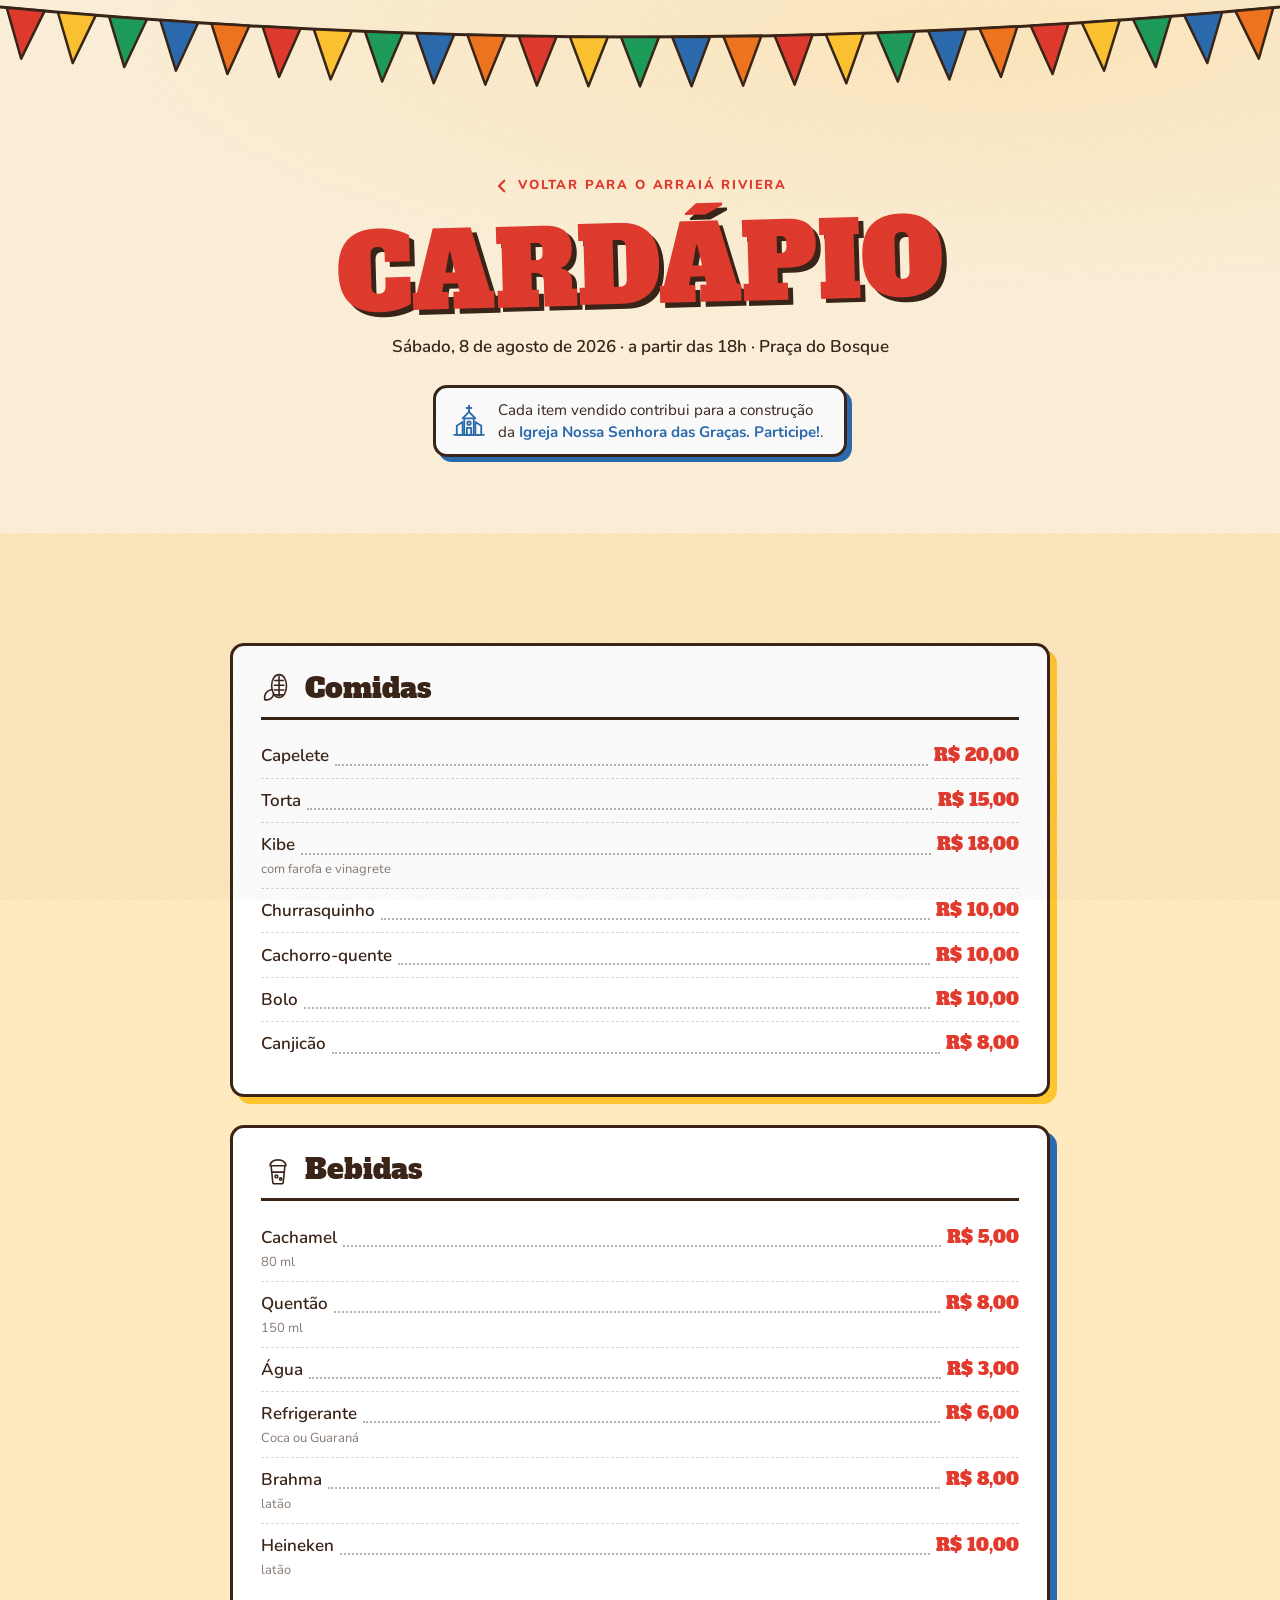
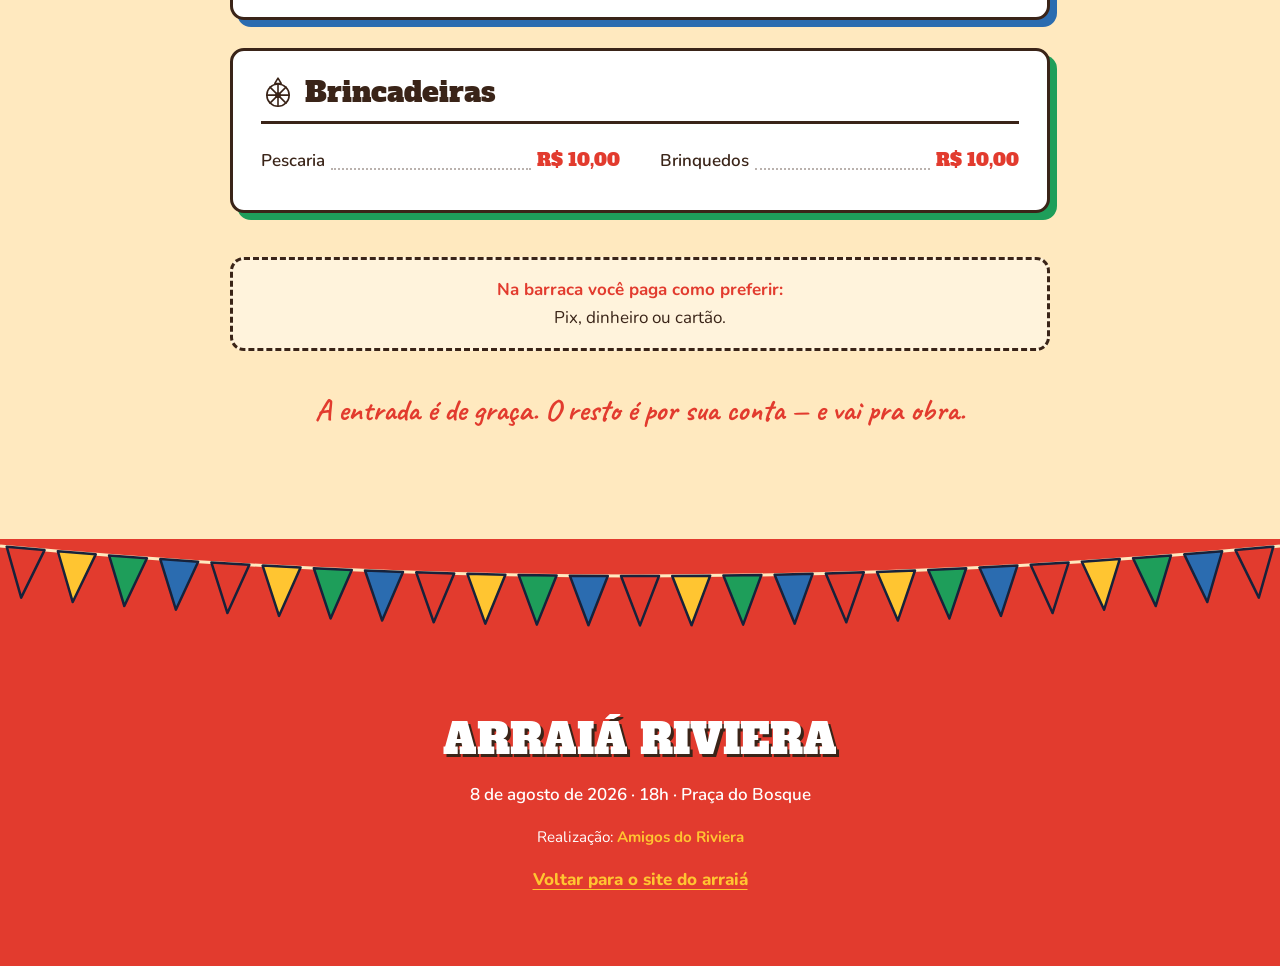
==== commit a330f45b: "Versao 3" ====
--- a/cardapio.html
+++ b/cardapio.html
@@ -75,7 +75,7 @@
 
     <p class="selo-linha selo-causa">
       <svg class="selo-linha__ico" aria-hidden="true"><use href="#i-igreja"/></svg>
-      <span>Cada item que sai da barraca vira tijolo da <strong>Igreja Nossa Senhora das Graças</strong>.</span>
+      <span>Cada item vendido contribui para a construção da <strong>Igreja Nossa Senhora das Graças. Participe!</strong>.</span>
     </p>
   </div>
 </header>
@@ -110,7 +110,6 @@
         <li class="item"><span class="item__nome">Cachamel</span><span class="item__pontos" aria-hidden="true"></span><span class="item__preco">R$ 5,00</span><span class="item__nota">80 ml</span></li>
         <li class="item"><span class="item__nome">Quentão</span><span class="item__pontos" aria-hidden="true"></span><span class="item__preco">R$ 8,00</span><span class="item__nota">150 ml</span></li>
         <li class="item"><span class="item__nome">Água</span><span class="item__pontos" aria-hidden="true"></span><span class="item__preco">R$ 3,00</span></li>
-        <li class="item"><span class="item__nome">Água com gás</span><span class="item__pontos" aria-hidden="true"></span><span class="item__preco">R$ 5,00</span></li>
         <li class="item"><span class="item__nome">Refrigerante</span><span class="item__pontos" aria-hidden="true"></span><span class="item__preco">R$ 6,00</span><span class="item__nota">Coca ou Guaraná</span></li>
         <li class="item"><span class="item__nome">Brahma</span><span class="item__pontos" aria-hidden="true"></span><span class="item__preco">R$ 8,00</span><span class="item__nota">latão</span></li>
         <li class="item"><span class="item__nome">Heineken</span><span class="item__pontos" aria-hidden="true"></span><span class="item__preco">R$ 10,00</span><span class="item__nota">latão</span></li>
@@ -124,7 +123,7 @@
       </h2>
       <ul class="itens">
         <li class="item"><span class="item__nome">Pescaria</span><span class="item__pontos" aria-hidden="true"></span><span class="item__preco">R$ 10,00</span></li>
-        <li class="item"><span class="item__nome">Brinquedos</span><span class="item__pontos" aria-hidden="true"></span><span class="item__preco">R$ 8,00</span></li>
+        <li class="item"><span class="item__nome">Brinquedos</span><span class="item__pontos" aria-hidden="true"></span><span class="item__preco">R$ 10,00</span></li>
       </ul>
     </section>
 
